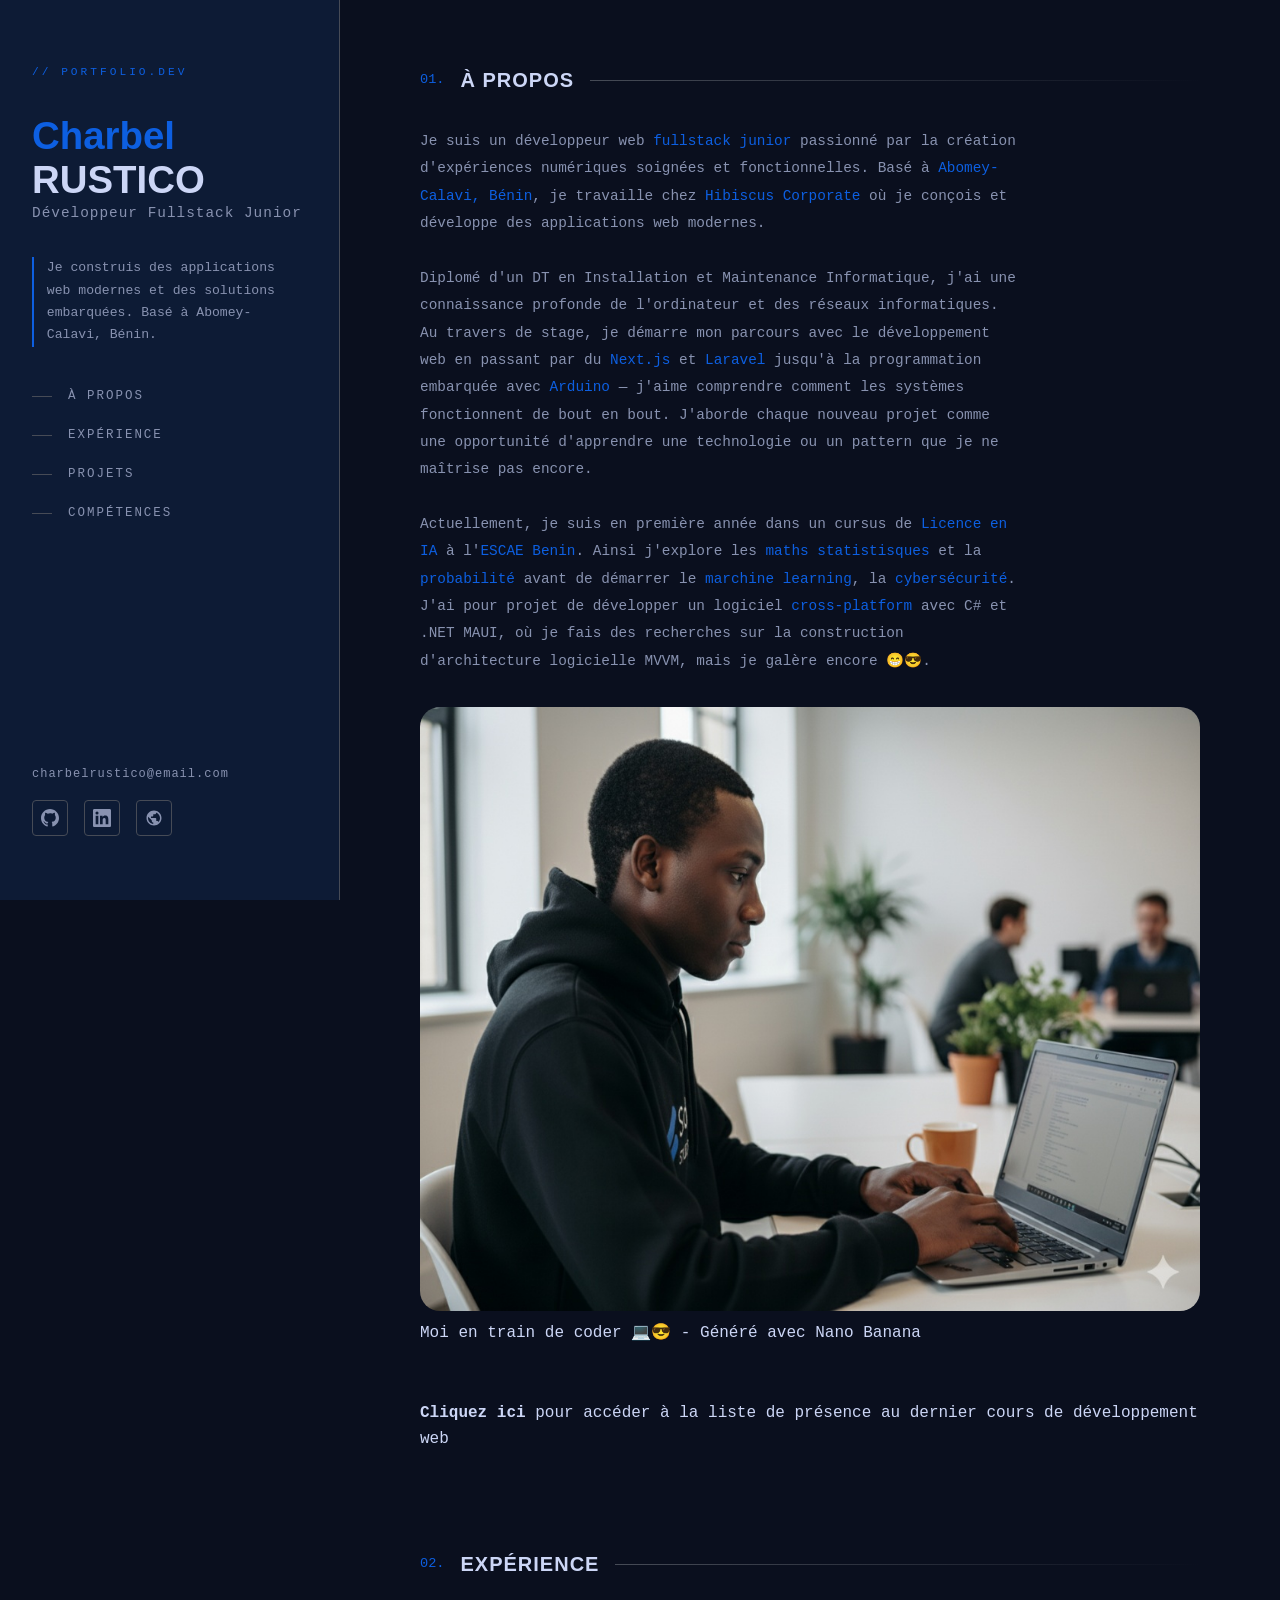
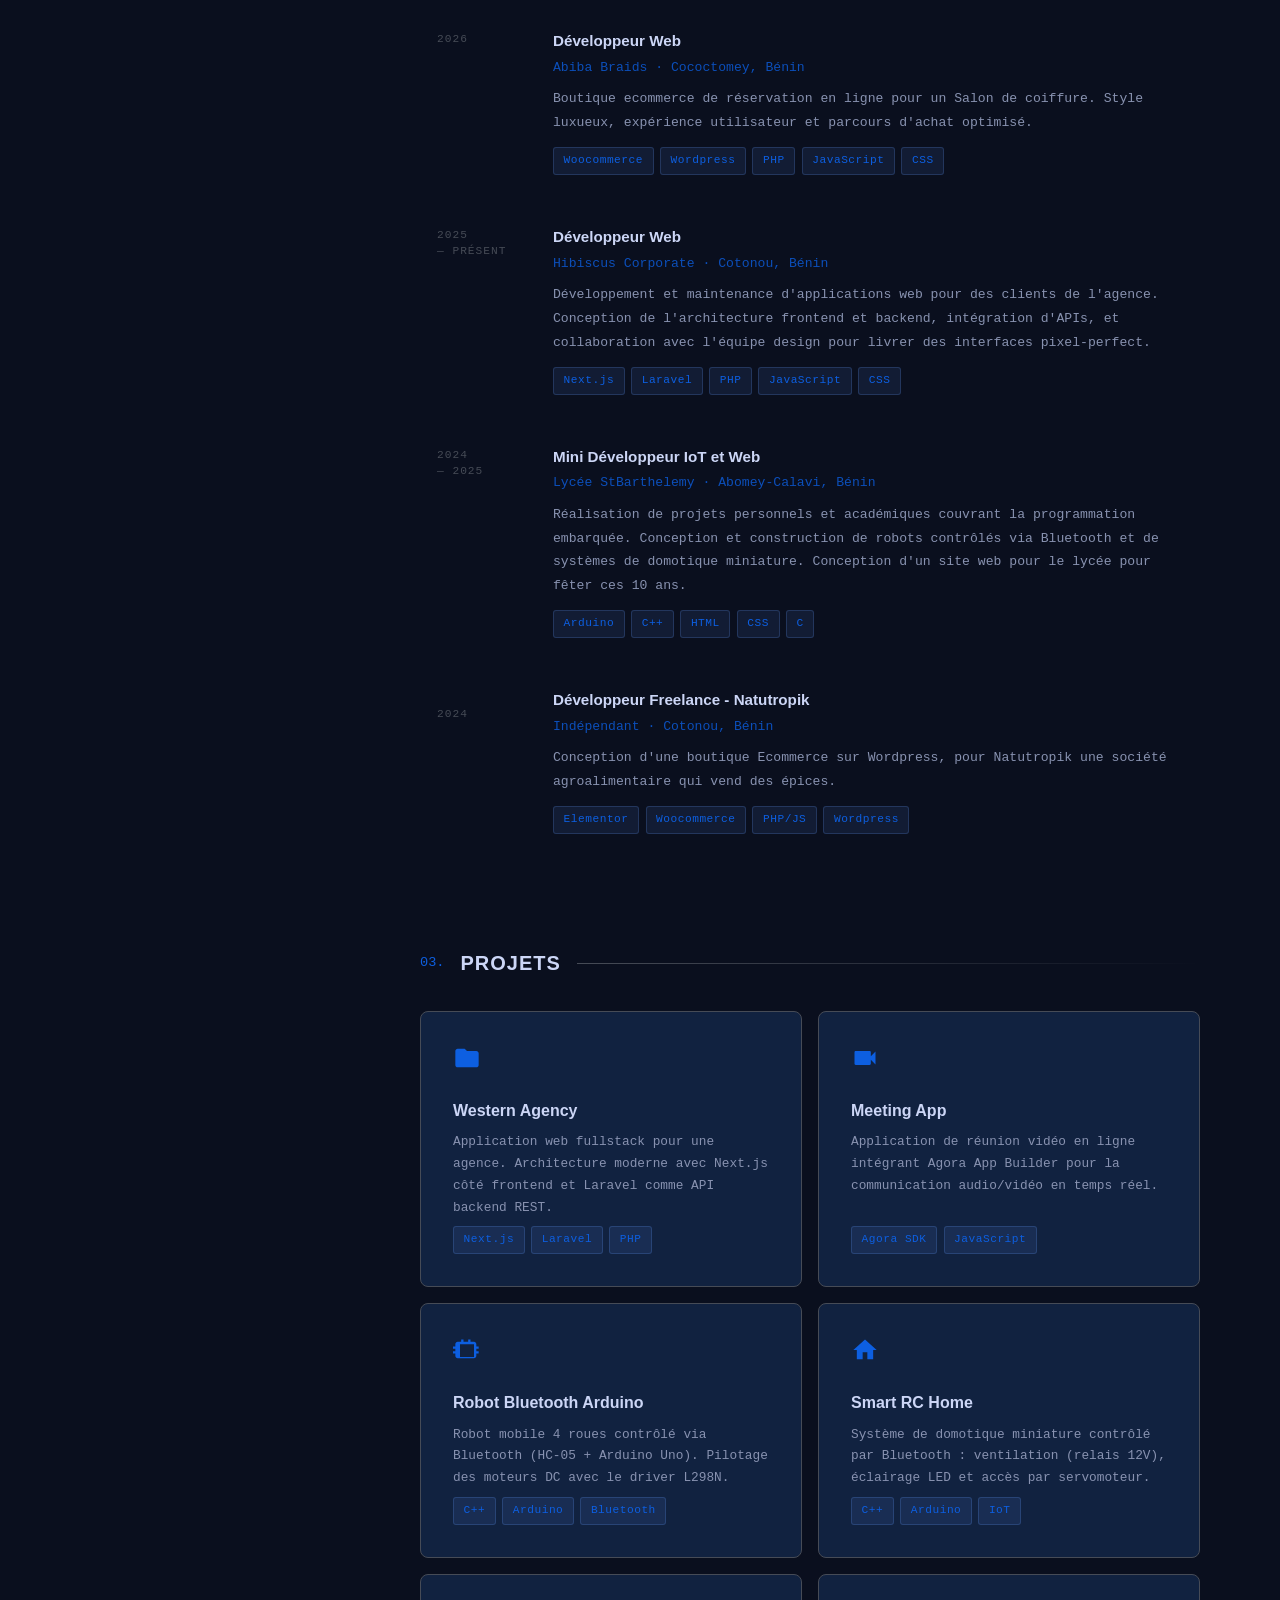
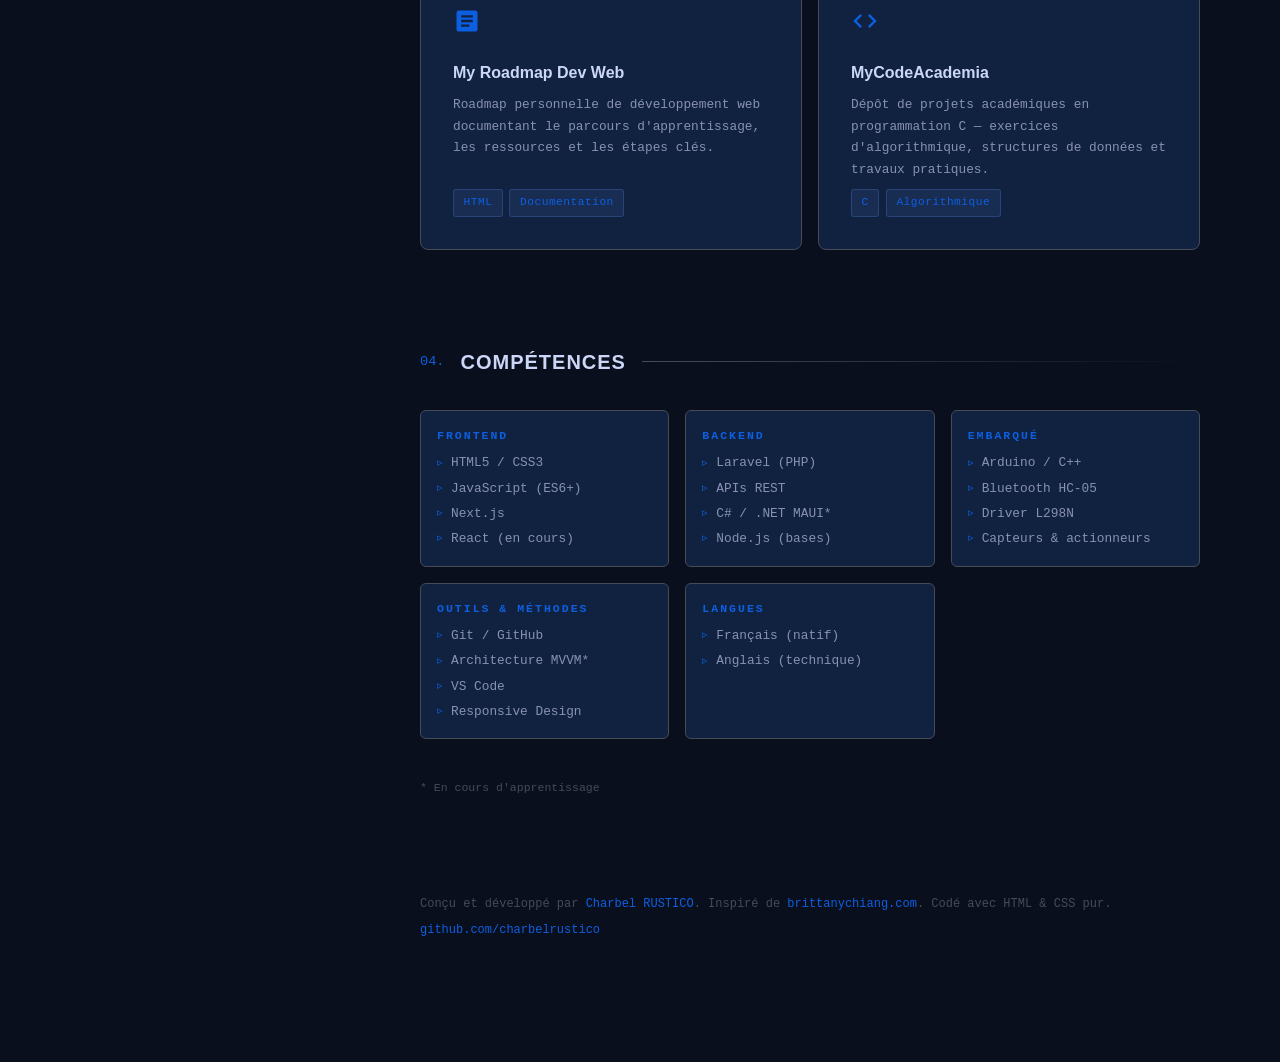
==== Exercice2/index.html @ f500247a "Exercice2 du Jeudi 12" ====
<!DOCTYPE html>
<html lang="fr">
<head>
    <meta charset="UTF-8">
    <meta name="viewport" content="width=device-width, initial-scale=1.0">
    <title>CV - RUSTICO Charbel</title>
    <link rel="stylesheet" href="style.css">
    <link rel="shortcut icon" href="rsc/favicon.ico" type="image/x-icon">
</head>
<body>
    <!-- 
        PAGE WRAPPER
        Ce div est le conteneur principal qui crée le layout grid 2 colonnes.
    -->
    <div class="page-wrapper">

        <!-- ============================================================
            SIDEBAR GAUCHE (fixe pendant le scroll)
            ============================================================ -->
        <header class="sidebar">

        <!-- Partie haute : identité + navigation -->
        <div class="sidebar__top">

            <!-- Petit label décoratif style "commentaire de code" -->
            <span class="sidebar__label">// portfolio.dev</span>

            <!-- Nom complet — le prénom est mis en accent bleu -->
            <div>
            <h1 class="sidebar__name">
                <span>Charbel</span>RUSTICO
            </h1>
            <!-- Titre professionnel -->
            <p class="sidebar__role">Développeur Fullstack Junior</p>
            </div>

            <!-- Accroche courte -->
            <p class="sidebar__tagline">
            Je construis des applications web modernes et des solutions embarquées. Basé à Abomey-Calavi, Bénin.
            </p>

            <!-- Navigation par ancres : chaque lien pointe vers un id dans le main -->
            <nav class="nav" aria-label="Navigation principale">
            <!-- href="#about" → scrolle jusqu'à <section id="about"> -->
            <a href="#about"      class="nav__item">À propos</a>
            <a href="#experience" class="nav__item">Expérience</a>
            <a href="#projects"   class="nav__item">Projets</a>
            <a href="#skills"     class="nav__item">Compétences</a>
            </nav>

        </div><!-- /sidebar__top -->

        <!-- Partie basse : email + icônes réseaux -->
        <div class="sidebar__bottom">

            <!-- Email en clair cliquable (mailto: ouvre le client mail) -->
            <a href="mailto:charbelrustico@email.com" class="sidebar__email">
            charbelrustico@email.com
            </a>

            <!-- Liens réseaux sociaux avec icônes SVG inline -->
            <div class="socials" aria-label="Réseaux sociaux">

            <!-- GitHub -->
            <a href="https://github.com/charbelrustico"
                class="socials__link"
                target="_blank"
                rel="noopener noreferrer"
                aria-label="GitHub">
                <!-- SVG = icône vectorielle, scale parfaitement à toute taille -->
                <svg viewBox="0 0 24 24" xmlns="http://www.w3.org/2000/svg">
                <path d="M12 0C5.374 0 0 5.373 0 12c0 5.302 3.438 9.8 8.207 11.387.599.111.793-.261.793-.577v-2.234c-3.338.726-4.033-1.416-4.033-1.416-.546-1.387-1.333-1.756-1.333-1.756-1.089-.745.083-.729.083-.729 1.205.084 1.839 1.237 1.839 1.237 1.07 1.834 2.807 1.304 3.492.997.107-.775.418-1.305.762-1.604-2.665-.305-5.467-1.334-5.467-5.931 0-1.311.469-2.381 1.236-3.221-.124-.303-.535-1.524.117-3.176 0 0 1.008-.322 3.301 1.23A11.509 11.509 0 0112 5.803c1.02.005 2.047.138 3.006.404 2.291-1.552 3.297-1.23 3.297-1.23.653 1.653.242 2.874.118 3.176.77.84 1.235 1.911 1.235 3.221 0 4.609-2.807 5.624-5.479 5.921.43.372.823 1.102.823 2.222v3.293c0 .319.192.694.801.576C20.566 21.797 24 17.3 24 12c0-6.627-5.373-12-12-12z"/>
                </svg>
            </a>

            <!-- LinkedIn -->
            <a href="https://www.linkedin.com/in/charbel-rustico-5aa0063ab"
                class="socials__link"
                target="_blank"
                rel="noopener noreferrer"
                aria-label="LinkedIn">
                <svg viewBox="0 0 24 24" xmlns="http://www.w3.org/2000/svg">
                <path d="M20.447 20.452h-3.554v-5.569c0-1.328-.027-3.037-1.852-3.037-1.853 0-2.136 1.445-2.136 2.939v5.667H9.351V9h3.414v1.561h.046c.477-.9 1.637-1.85 3.37-1.85 3.601 0 4.267 2.37 4.267 5.455v6.286zM5.337 7.433a2.062 2.062 0 01-2.063-2.065 2.064 2.064 0 112.063 2.065zm1.782 13.019H3.555V9h3.564v11.452zM22.225 0H1.771C.792 0 0 .774 0 1.729v20.542C0 23.227.792 24 1.771 24h20.451C23.2 24 24 23.227 24 22.271V1.729C24 .774 23.2 0 22.222 0h.003z"/>
                </svg>
            </a>

            <!-- Bento (lien portfolio) -->
            <a href="https://bento.me/charbelrustico"
                class="socials__link"
                target="_blank"
                rel="noopener noreferrer"
                aria-label="Bento">
                <svg viewBox="0 0 24 24" xmlns="http://www.w3.org/2000/svg">
                <path d="M12 2C6.48 2 2 6.48 2 12s4.48 10 10 10 10-4.48 10-10S17.52 2 12 2zm-1 17.93c-3.95-.49-7-3.85-7-7.93 0-.62.08-1.21.21-1.79L9 15v1c0 1.1.9 2 2 2v1.93zm6.9-2.54c-.26-.81-1-1.39-1.9-1.39h-1v-3c0-.55-.45-1-1-1H8v-2h2c.55 0 1-.45 1-1V7h2c1.1 0 2-.9 2-2v-.41c2.93 1.19 5 4.06 5 7.41 0 2.08-.8 3.97-2.1 5.39z"/>
                </svg>
            </a>

            </div><!-- /socials -->

        </div><!-- /sidebar__bottom -->

        </header><!-- /sidebar -->


        <!-- ============================================================
            CONTENU PRINCIPAL (scrollable, colonne droite)
            ============================================================ -->
        <main class="main-content">


        <!-- ==========================================
            SECTION 1 : À PROPOS
            id="about" → lié au lien href="#about" dans la nav
            ========================================== -->
        <section id="about" class="section">

            <!-- En-tête de section -->
            <div class="section__header">
            <span class="section__number">01.</span>
            <h2 class="section__title">À propos</h2>
            <div class="section__line" aria-hidden="true"></div>
            </div>

            <!-- Texte de présentation -->
            <div class="about__text">
                <p>
                    Je suis un développeur web <strong>fullstack junior</strong> passionné par la création d'expériences numériques soignées et fonctionnelles. Basé à <strong>Abomey-Calavi, Bénin</strong>, je travaille chez <strong>Hibiscus Corporate</strong> où je conçois et développe des applications web modernes.
                </p>
                <br />
                <p>
                    Diplomé d'un DT en Installation et Maintenance Informatique, j'ai une connaissance profonde de l'ordinateur et des réseaux informatiques. Au travers de stage, je démarre mon parcours avec le développement web en passant par du <strong>Next.js</strong> et <strong>Laravel</strong> jusqu'à la programmation embarquée avec <strong>Arduino</strong> — j'aime comprendre comment les systèmes fonctionnent de bout en bout. J'aborde chaque nouveau projet comme une opportunité d'apprendre une technologie ou un pattern que je ne maîtrise pas encore.
                </p>
                <br />
                <p>
                    Actuellement, je suis en première année dans un cursus de <strong>Licence en IA</strong> à l'<strong>ESCAE Benin</strong>. Ainsi j'explore les <strong> maths statistisques</strong> et la <strong>probabilité</strong> avant de démarrer le <strong>marchine learning</strong>, la <strong>cybersécurité</strong>. J'ai pour projet de développer un logiciel <strong>cross-platform</strong> avec C# et .NET MAUI, où je fais des recherches sur la construction d'architecture logicielle MVVM, mais je galère encore 😁😎.
                </p>
            </div>
            <figure>
                <img class="about__img" src="rsc/image (2).jpg" alt="Moi en train de coder 💻" srcset="">
                <figcaption>Moi en train de coder 💻😎 - Généré avec Nano Banana</figcaption>
            </figure>

            <!-- redirection vers la page -->
            <br>
            <p><strong><a href="liste.html" target="_blank" rel="noopener noreferrer">Cliquez ici</a></strong> pour accéder à la liste de présence au dernier cours de développement web</p>

        </section><!-- /about -->


        <!-- ==========================================
            SECTION 2 : EXPÉRIENCE
            ========================================== -->
        <section id="experience" class="section">

            <div class="section__header">
            <span class="section__number">02.</span>
            <h2 class="section__title">Expérience</h2>
            <div class="section__line" aria-hidden="true"></div>
            </div>

            <!-- Liste des jobs -->
            <div class="experience__list">

            <!-- Job 1 -->
            <div class="experience__item">

                <!-- Dates (colonne gauche du sous-grid) -->
                <div class="experience__date">
                2026
                </div>

                <!-- Contenu du job (colonne droite) -->
                <div>
                <h3 class="experience__role">Développeur Web</h3>
                <p class="experience__company">Abiba Braids · Cococtomey, Bénin</p>
                <p class="experience__desc">
                    Boutique ecommerce de réservation en ligne pour un Salon de coiffure. Style luxueux, expérience utilisateur et parcours d'achat optimisé.
                </p>
                <!-- Technologies utilisées -->
                <div class="tags">
                    <span class="tag">Woocommerce</span>
                    <span class="tag">Wordpress</span>
                    <span class="tag">PHP</span>
                    <span class="tag">JavaScript</span>
                    <span class="tag">CSS</span>
                </div>
                </div>

            </div><!-- /experience__item -->

            <!-- Job 2 -->
            <div class="experience__item">

                <!-- Dates (colonne gauche du sous-grid) -->
                <div class="experience__date">
                2025<br/>— Présent
                </div>

                <!-- Contenu du job (colonne droite) -->
                <div>
                <h3 class="experience__role">Développeur Web</h3>
                <p class="experience__company">Hibiscus Corporate · Cotonou, Bénin</p>
                <p class="experience__desc">
                    Développement et maintenance d'applications web pour des clients de l'agence. Conception de l'architecture frontend et backend, intégration d'APIs, et collaboration avec l'équipe design pour livrer des interfaces pixel-perfect.
                </p>
                <!-- Technologies utilisées -->
                <div class="tags">
                    <span class="tag">Next.js</span>
                    <span class="tag">Laravel</span>
                    <span class="tag">PHP</span>
                    <span class="tag">JavaScript</span>
                    <span class="tag">CSS</span>
                </div>
                </div>

            </div><!-- /experience__item -->

            <!-- Job 3-->
            <div class="experience__item">
                <div class="experience__date">
                2024<br/>— 2025
                </div>
                <div>
                    <h3 class="experience__role">Mini Développeur IoT et Web</h3>
                    <p class="experience__company">Lycée StBarthelemy · Abomey-Calavi, Bénin</p>
                    <p class="experience__desc">
                        Réalisation de projets personnels et académiques couvrant la programmation embarquée. Conception et construction de robots contrôlés via Bluetooth et de systèmes de domotique miniature. Conception d'un site web pour le lycée pour fêter ces 10 ans.
                    </p>
                    <div class="tags">
                        <span class="tag">Arduino</span>
                        <span class="tag">C++</span>
                        <span class="tag">HTML</span>
                        <span class="tag">CSS</span>
                        <span class="tag">C</span>
                    </div>
                </div>
            </div>
            <!-- Job 4-->
            <div class="experience__item">
                <div class="experience__date">
                <br/>2024
                </div>
                <div>
                    <h3 class="experience__role">Développeur Freelance - Natutropik</h3>
                    <p class="experience__company">Indépendant · Cotonou, Bénin</p>
                    <p class="experience__desc">
                        Conception d'une boutique Ecommerce sur Wordpress, pour Natutropik une société agroalimentaire qui vend des épices. 
                    </p>
                    <div class="tags">
                        <span class="tag">Elementor</span>
                        <span class="tag">Woocommerce</span>
                        <span class="tag">PHP/JS</span>
                        <span class="tag">Wordpress</span>
                    </div>
                </div>
            </div>
            </div><!-- /experience__list -->

        </section><!-- /experience -->


        <!-- ==========================================
            SECTION 3 : PROJETS
            ========================================== -->
        <section id="projects" class="section">

            <div class="section__header">
            <span class="section__number">03.</span>
            <h2 class="section__title">Projets</h2>
            <div class="section__line" aria-hidden="true"></div>
            </div>

            <!-- Grille de cartes projets -->
            <div class="projects__grid">

            <!-- Projet 1 : Western Agency -->
            <div class="project__card">
                <div class="project__icon">
                <!-- Icône "dossier" SVG -->
                <svg viewBox="0 0 24 24"><path d="M20 6h-8l-2-2H4c-1.1 0-2 .9-2 2v12c0 1.1.9 2 2 2h16c1.1 0 2-.9 2-2V8c0-1.1-.9-2-2-2z"/></svg>
                </div>
                <h3 class="project__title">Western Agency</h3>
                <p class="project__desc">
                Application web fullstack pour une agence. Architecture moderne avec Next.js côté frontend et Laravel comme API backend REST.
                </p>
                <div class="tags">
                <span class="tag">Next.js</span>
                <span class="tag">Laravel</span>
                <span class="tag">PHP</span>
                </div>
            </div>

            <!-- Projet 2 : Meeting App -->
            <div class="project__card">
                <div class="project__icon">
                <svg viewBox="0 0 24 24"><path d="M17 10.5V7c0-.55-.45-1-1-1H4c-.55 0-1 .45-1 1v10c0 .55.45 1 1 1h12c.55 0 1-.45 1-1v-3.5l4 4v-11l-4 4z"/></svg>
                </div>
                <h3 class="project__title">Meeting App</h3>
                <p class="project__desc">
                Application de réunion vidéo en ligne intégrant Agora App Builder pour la communication audio/vidéo en temps réel.
                </p>
                <div class="tags">
                <span class="tag">Agora SDK</span>
                <span class="tag">JavaScript</span>
                </div>
            </div>

            <!-- Projet 3 : Robot Bluetooth -->
            <div class="project__card">
                <div class="project__icon">
                <svg viewBox="0 0 24 24"><path d="M20 9V7c0-1.1-.9-2-2-2h-3V3h-2v2H9V3H7v2H4c-1.1 0-2 .9-2 2v2H0v2h2v2H0v2h2v2c0 1.1.9 2 2 2h14c1.1 0 2-.9 2-2v-2h2v-2h-2v-2h2V9h-2zm-2 9H6V7h12v11z"/></svg>
                </div>
                <h3 class="project__title">Robot Bluetooth Arduino</h3>
                <p class="project__desc">
                Robot mobile 4 roues contrôlé via Bluetooth (HC-05 + Arduino Uno). Pilotage des moteurs DC avec le driver L298N.
                </p>
                <div class="tags">
                <span class="tag">C++</span>
                <span class="tag">Arduino</span>
                <span class="tag">Bluetooth</span>
                </div>
            </div>

            <!-- Projet 4 : Smart RC Home -->
            <div class="project__card">
                <div class="project__icon">
                <svg viewBox="0 0 24 24"><path d="M10 20v-6h4v6h5v-8h3L12 3 2 12h3v8z"/></svg>
                </div>
                <h3 class="project__title">Smart RC Home</h3>
                <p class="project__desc">
                Système de domotique miniature contrôlé par Bluetooth : ventilation (relais 12V), éclairage LED et accès par servomoteur.
                </p>
                <div class="tags">
                <span class="tag">C++</span>
                <span class="tag">Arduino</span>
                <span class="tag">IoT</span>
                </div>
            </div>

            <!-- Projet 5 : Roadmap Dev Web -->
            <div class="project__card">
                <div class="project__icon">
                <svg viewBox="0 0 24 24"><path d="M19 3H5c-1.1 0-2 .9-2 2v14c0 1.1.9 2 2 2h14c1.1 0 2-.9 2-2V5c0-1.1-.9-2-2-2zm-5 14H7v-2h7v2zm3-4H7v-2h10v2zm0-4H7V7h10v2z"/></svg>
                </div>
                <h3 class="project__title">My Roadmap Dev Web</h3>
                <p class="project__desc">
                Roadmap personnelle de développement web documentant le parcours d'apprentissage, les ressources et les étapes clés.
                </p>
                <div class="tags">
                <span class="tag">HTML</span>
                <span class="tag">Documentation</span>
                </div>
            </div>

            <!-- Projet 6 : MyCodeAcademia -->
            <div class="project__card">
                <div class="project__icon">
                <svg viewBox="0 0 24 24"><path d="M9.4 16.6L4.8 12l4.6-4.6L8 6l-6 6 6 6 1.4-1.4zm5.2 0l4.6-4.6-4.6-4.6L16 6l6 6-6 6-1.4-1.4z"/></svg>
                </div>
                <h3 class="project__title">MyCodeAcademia</h3>
                <p class="project__desc">
                Dépôt de projets académiques en programmation C — exercices d'algorithmique, structures de données et travaux pratiques.
                </p>
                <div class="tags">
                <span class="tag">C</span>
                <span class="tag">Algorithmique</span>
                </div>
            </div>

            </div><!-- /projects__grid -->

        </section><!-- /projects -->


        <!-- ==========================================
            SECTION 4 : COMPÉTENCES
            ========================================== -->
        <section id="skills" class="section">

            <div class="section__header">
            <span class="section__number">04.</span>
            <h2 class="section__title">Compétences</h2>
            <div class="section__line" aria-hidden="true"></div>
            </div>

            <!-- Grille de catégories -->
            <div class="skills__grid">

            <!-- Catégorie : Frontend -->
            <div class="skill__category">
                <span class="skill__category-title">Frontend</span>
                <ul class="skill__list">
                <li class="skill__item">HTML5 / CSS3</li>
                <li class="skill__item">JavaScript (ES6+)</li>
                <li class="skill__item">Next.js</li>
                <li class="skill__item">React (en cours)</li>
                </ul>
            </div>

            <!-- Catégorie : Backend -->
            <div class="skill__category">
                <span class="skill__category-title">Backend</span>
                <ul class="skill__list">
                <li class="skill__item">Laravel (PHP)</li>
                <li class="skill__item">APIs REST</li>
                <li class="skill__item">C# / .NET MAUI*</li>
                <li class="skill__item">Node.js (bases)</li>
                </ul>
            </div>

            <!-- Catégorie : Embarqué -->
            <div class="skill__category">
                <span class="skill__category-title">Embarqué</span>
                <ul class="skill__list">
                <li class="skill__item">Arduino / C++</li>
                <li class="skill__item">Bluetooth HC-05</li>
                <li class="skill__item">Driver L298N</li>
                <li class="skill__item">Capteurs & actionneurs</li>
                </ul>
            </div>

            <!-- Catégorie : Outils -->
            <div class="skill__category">
                <span class="skill__category-title">Outils & Méthodes</span>
                <ul class="skill__list">
                <li class="skill__item">Git / GitHub</li>
                <li class="skill__item">Architecture MVVM*</li>
                <li class="skill__item">VS Code</li>
                <li class="skill__item">Responsive Design</li>
                </ul>
            </div>

            <!-- Catégorie : Langues -->
            <div class="skill__category">
                <span class="skill__category-title">Langues</span>
                <ul class="skill__list">
                <li class="skill__item">Français (natif)</li>
                <li class="skill__item">Anglais (technique)</li>
                </ul>
            </div>

            </div><!-- /skills__grid -->

            <!-- Légende pour les compétences en cours d'apprentissage -->
            <p style="font-size: 0.72rem; color: var(--slate-dark); margin-top: 0.5rem;">
            * En cours d'apprentissage
            </p>

        </section><!-- /skills -->


        <!-- ==========================================
            FOOTER
            ========================================== -->
        <footer class="footer">
            <p>
            Conçu et développé par <span>Charbel RUSTICO</span>.
            Inspiré de <span>brittanychiang.com</span>.
            Codé avec HTML &amp; CSS pur.
            </p>
            <p style="margin-top: 0.3rem;">
            <a href="https://github.com/charbelrustico" style="color: var(--blue); transition: opacity 0.2s;" 
                onmouseover="this.style.opacity='0.7'" 
                onmouseout="this.style.opacity='1'">
                github.com/charbelrustico
            </a>
            </p>
        </footer>

        </main><!-- /main-content -->

    </div><!-- /page-wrapper -->
</body>
</html>
---- Exercice2/style.css ----
/* ============================================================
       Page de Liste Style
============================================================ */
table {
    border: 1px solid black;
    border-collapse: collapse;
    border-color: white;
}

td, th {
    border: 1px solid black;
    padding: 5px;
    border-color: white;

}

.list-footer {
    margin-top: 20px;
    text-align: center;
    background-color: black;
    color: white;
    padding: 10px;
    margin-bottom: -10px;
    
}
/* ============================================================
    MES VARIABLES CSS AVEC MA PALETTE Préféré  
============================================================ */
    :root {
      /* --- Couleurs principales --- */
      --navy:        #0a0f1e;   
      --navy-light:  #112240;   
      --navy-mid:    #0d1b35;   

      --blue:        #0d5fe1;   /* accent principal */
      --blue-hover:  #195ac2;   /* version légèrement plus sombre pour les hover */

      --white:       #ccd6f6;   /* texte principal */
      --slate:       #8892b0;   /* texte secondaire, sous-titres */
      --slate-dark:  #464b56;   /* séparateurs, placeholders */

      /* --- Typographie --- */
      --font-body:   'Montserrat', monospace;    /* corps du texte → vibe "dev" */
      --font-title:  'Poppins', sans-serif;        /* titres → géométrique, moderne */

      /* --- Espacements --- */
      --gap-sm:    0.5rem;
      --gap-md:    1rem;
      --gap-lg:    2rem;
      --gap-xl:    4rem;

      /* --- Largeurs --- */
      --sidebar-w: 340px;   /* largeur fixe de la sidebar */

      /* --- Transitions globales --- */
      --transition: all 0.25s cubic-bezier(0.4, 0, 0.2, 1);
    }

    /* ============================================================
       RESET le navigateur
       ============================================================ */
    *,
    *::before,
    *::after {
      margin: 0;
      padding: 0;
      box-sizing: border-box; /* padding inclus dans la largeur — plus intuitif */
    }

    html {
      scroll-behavior: smooth; /* défilement doux pour les ancres #section */
      font-size: 16px;
    }

    body {
      background-color: var(--navy);
      color: var(--white);
      font-family: var(--font-body);
      line-height: 1.6;
      min-height: 100vh;
    }

    /* Retirer le style par défaut des listes */
    ul, ol { list-style: none; }

    /* Retirer le style par défaut des liens */
    a {
      color: inherit;
      text-decoration: none;
    }

    /* ============================================================
       LAYOUT PRINCIPAL — Grid deux colonnes
          On utilise CSS Grid pour positionner :
          - Colonne gauche  : sidebar fixe (--sidebar-w)
          - Colonne droite  : contenu principal qui remplit le reste
       ============================================================ */
    .page-wrapper {
      display: grid;

      /* 
        grid-template-columns: [col1] [col2]
        - var(--sidebar-w) = 340px fixe
        - 1fr = "tout l'espace restant"
      */
      grid-template-columns: var(--sidebar-w) 1fr;

      min-height: 100vh;
      max-width: 1400px;
      margin: 0 auto; /* centrer horizontalement */
    }

    /* ============================================================
       4. SIDEBAR (colonne gauche)
          position: sticky → elle reste visible pendant le scroll
          height: 100vh    → elle occupe toute la hauteur de l'écran
       ============================================================ */
    .sidebar {
      position: sticky;
      top: 0;
      height: 100vh;

      /* Flexbox en colonne pour empiler les blocs verticalement */
      display: flex;
      flex-direction: column;
      justify-content: space-between; /* espace entre haut et bas */
      padding: var(--gap-xl) var(--gap-lg);

      background-color: var(--navy-mid);

      /* Ligne subtile sur le bord droit */
      border-right: 1px solid var(--slate-dark);
    }

    /* --- Partie haute de la sidebar : nom + titre + nav --- */
    .sidebar__top { display: flex; flex-direction: column; gap: var(--gap-lg); }

    /* Décoration : petit texte "monospace" avant le nom */
    .sidebar__label {
      font-family: var(--font-body);
      font-size: 0.7rem;
      color: var(--blue);
      letter-spacing: 3px;
      text-transform: uppercase;
    }

    .sidebar__name {
      font-family: var(--font-title);
      font-size: clamp(1.8rem, 3vw, 2.4rem); /* taille fluide selon l'écran */
      font-weight: 800;
      color: var(--white);
      line-height: 1.15;
    }

    /* Le prénom mis en avant avec la couleur accent */
    .sidebar__name span {
      color: var(--blue);
      display: block;
    }

    .sidebar__role {
      font-family: var(--font-body);
      font-size: 0.9rem;
      color: var(--slate);
      letter-spacing: 1px;
    }

    /* Courte accroche sous le titre */
    .sidebar__tagline {
      font-size: 0.82rem;
      color: var(--slate);
      max-width: 260px;
      line-height: 1.7;
      /* Guillemet stylisé devant */
      padding-left: 0.8rem;
      border-left: 2px solid var(--blue);
    }

    /* ============================================================
       NAVIGATION ANCRES (dans la sidebar)
           Les liens pointent vers des id dans le <main>
       ============================================================ */
    .nav { display: flex; flex-direction: column; gap: 0.2rem; }

    .nav__item {
      display: flex;
      align-items: center;
      gap: var(--gap-md);
      padding: 0.5rem 0;
      font-size: 0.78rem;
      letter-spacing: 2px;
      text-transform: uppercase;
      color: var(--slate);
      cursor: pointer;
      transition: var(--transition);

      /* La ligne horizontale = un pseudo-element ::before */
      /* Elle s'agrandit au hover via width */
    }

    /* Ligne décorative avant chaque item de nav */
    .nav__item::before {
      content: '';
      display: block;
      width: 20px;
      height: 1px;
      background-color: var(--slate-dark);
      transition: var(--transition);
    }

    /* Au survol : la ligne s'allonge et le texte devient blanc */
    .nav__item:hover {
      color: var(--white);
    }
    .nav__item:hover::before {
      width: 50px;
      background-color: var(--blue);
    }

    /* ============================================================
       RÉSEAUX SOCIAUX (bas de la sidebar)
       ============================================================ */
    .sidebar__bottom { display: flex; flex-direction: column; gap: var(--gap-md); }

    /* Email cliquable */
    .sidebar__email {
      font-size: 0.75rem;
      color: var(--slate);
      letter-spacing: 1px;
      transition: var(--transition);
    }
    .sidebar__email:hover { color: var(--blue); }

    /* Icônes SVG des réseaux en ligne */
    .socials {
      display: flex;
      gap: var(--gap-md);
    }

    .socials__link {
      display: flex;
      align-items: center;
      justify-content: center;
      width: 36px;
      height: 36px;
      color: var(--slate);
      border: 1px solid var(--slate-dark);
      border-radius: 4px;
      transition: var(--transition);
    }

    /* Au hover : fond légèrement éclairé + couleur accent */
    .socials__link:hover {
      color: var(--blue);
      border-color: var(--blue);
      background-color: rgba(100, 255, 218, 0.07);
      transform: translateY(-2px); /* légère élévation */
    }

    .socials__link svg {
      width: 18px;
      height: 18px;
      fill: currentColor; /* hérite de la couleur du parent */
    }

    /* ============================================================
       CONTENU PRINCIPAL (colonne droite, scrollable)
       ============================================================ */
    .main-content {
      padding: var(--gap-xl) calc(var(--gap-xl) + var(--gap-md));
      display: flex;
      flex-direction: column;
      gap: calc(var(--gap-xl) * 1.5); /* grand espace entre sections */
    }

    /* ============================================================
       SECTIONS — Structure commune
          Chaque section a :
          - Un titre avec numérotation stylisée
          - Un séparateur horizontal
          - Son contenu spécifique
       ============================================================ */
    .section { display: flex; flex-direction: column; gap: var(--gap-lg); }

    /* En-tête de section : numéro + titre + ligne */
    .section__header {
      display: flex;
      align-items: center;
      gap: var(--gap-md);
    }

    /* Numéro décoratif avant le titre (ex : "01.") */
    .section__number {
      font-family: var(--font-body);
      font-size: 0.85rem;
      color: var(--blue);
      font-weight: 500;
    }

    .section__title {
      font-family: var(--font-title);
      font-size: clamp(1rem, 2vw, 1.25rem);
      font-weight: 700;
      color: var(--white);
      letter-spacing: 1px;
      text-transform: uppercase;
      white-space: nowrap;
    }

    /* Ligne horizontale qui remplit le reste de la largeur */
    .section__line {
      flex: 1;         /* prend tout l'espace disponible */
      height: 1px;
      background: linear-gradient(
        to right,
        var(--slate-dark),
        transparent
      );
    }

    /* ============================================================
       SECTION ABOUT
       ============================================================ */
    .about__text {
      font-size: 0.9rem;
      color: var(--slate);
      line-height: 1.9;
      max-width: 600px;
    }

    /* Mise en valeur des mots importants dans le texte */
    .about__text strong {
      color: var(--blue);
      font-weight: 500;
    }

    /*Image de la section about*/
    .about__img {
        width: 100%;
        height: 100%;
        border-radius: 20px;
    }

    /* Au survol : la carte s'illumine */
    .about__img:hover{
      background-color: var(--navy-light);
      border-color: var(--slate-dark);
    }

    /* ============================================================
       SECTION EXPERIENCE
          Chaque job = une carte .experience__item
       ============================================================ */
    .experience__list {
      display: flex;
      flex-direction: column;
      gap: var(--gap-md);
    }

    /* Carte de job */
    .experience__item {
      display: grid;
      /* 
        2 colonnes :
        - 100px pour la date (fixe)
        - 1fr pour le contenu (flexible)
      */
      grid-template-columns: 100px 1fr;
      gap: var(--gap-md);
      padding: var(--gap-md) var(--gap-md);
      border-radius: 6px;
      border: 1px solid transparent;
      transition: var(--transition);
      cursor: default;
    }

    /* Au survol : la carte s'illumine */
    .experience__item:hover {
      background-color: var(--navy-light);
      border-color: var(--slate-dark);
    }

    /* Colonne "date" */
    .experience__date {
      font-size: 0.7rem;
      color: var(--slate-dark);
      text-transform: uppercase;
      letter-spacing: 1px;
      padding-top: 3px;
      line-height: 1.4;
    }

    /* Titre du poste */
    .experience__role {
      font-family: var(--font-title);
      font-size: 0.95rem;
      font-weight: 700;
      color: var(--white);
      margin-bottom: 0.2rem;
      transition: var(--transition);
    }

    /* Au hover sur le role : couleur accent */
    .experience__item:hover .experience__role {
      color: var(--blue);
    }

    /* Entreprise */
    .experience__company {
      font-size: 0.82rem;
      color: var(--blue);
      margin-bottom: 0.6rem;
      opacity: 0.8;
    }

    /* Description du poste */
    .experience__desc {
      font-size: 0.82rem;
      color: var(--slate);
      line-height: 1.8;
      margin-bottom: 0.8rem;
    }

    /* Tags de technologies */
    .tags {
      display: flex;
      flex-wrap: wrap; /* va à la ligne si ça déborde */
      gap: 0.4rem;
    }

    .tag {
      font-size: 0.7rem;
      color: var(--blue);
      background-color: rgba(100, 149, 255, 0.1); /* fond très transparent */
      padding: 0.25rem 0.6rem;
      border-radius: 3px;
      border: 1px solid rgba(100, 159, 255, 0.2);
      letter-spacing: 0.5px;
    }

    /* ============================================================
       SECTION PROJECTS
          Grille responsive de cartes projets
       ============================================================ */
    .projects__grid {
      display: grid;
      /*
        auto-fill = crée autant de colonnes que possible
        minmax(260px, 1fr) = chaque colonne fait min 260px, max 1fr
        → responsive sans media query !
      */
      grid-template-columns: repeat(auto-fill, minmax(260px, 1fr));
      gap: var(--gap-md);
    }

    /* Carte projet */
    .project__card {
      background-color: var(--navy-light);
      border: 1px solid var(--slate-dark);
      border-radius: 8px;
      padding: var(--gap-lg);
      display: flex;
      flex-direction: column;
      gap: var(--gap-sm);
      transition: var(--transition);
      cursor: default;
    }

    /* Au hover : la carte "remonte" légèrement */
    .project__card:hover {
      transform: translateY(-5px);
      border-color: var(--blue);
      box-shadow: 0 10px 30px rgba(0, 0, 0, 0.3);
    }

    /* Icône en haut de chaque carte */
    .project__icon {
      color: var(--blue);
      margin-bottom: var(--gap-sm);
    }
    .project__icon svg { width: 28px; height: 28px; fill: currentColor; }

    .project__title {
      font-family: var(--font-title);
      font-size: 1rem;
      font-weight: 700;
      color: var(--white);
      transition: var(--transition);
    }
    .project__card:hover .project__title { color: var(--blue); }

    .project__desc {
      font-size: 0.8rem;
      color: var(--slate);
      line-height: 1.7;
      flex: 1; /* pousse les tags vers le bas */
    }

    /* ============================================================
       SECTION SKILLS
           Grille de catégories de compétences
       ============================================================ */
    .skills__grid {
      display: grid;
      grid-template-columns: repeat(auto-fill, minmax(200px, 1fr));
      gap: var(--gap-md);
    }

    /* Bloc de compétences par catégorie */
    .skill__category {
      background-color: var(--navy-light);
      border: 1px solid var(--slate-dark);
      border-radius: 6px;
      padding: var(--gap-md) var(--gap-md);
      display: flex;
      flex-direction: column;
      gap: var(--gap-sm);
      transition: var(--transition);
    }

    .skill__category:hover { border-color: var(--blue); }

    .skill__category-title {
      font-size: 0.72rem;
      color: var(--blue);
      text-transform: uppercase;
      letter-spacing: 2px;
      font-weight: 600;
    }

    /* Liste des items de compétence */
    .skill__list {
      display: flex;
      flex-direction: column;
      gap: 0.3rem;
    }

    .skill__item {
      font-size: 0.8rem;
      color: var(--slate);
      display: flex;
      align-items: center;
      gap: 0.5rem;
    }

    /* Puce décorative avant chaque skill */
    .skill__item::before {
      content: '▹';
      color: var(--blue);
      font-size: 0.7rem;
    }

    /* ============================================================
       FOOTER
       ============================================================ */
    .footer {
      padding-bottom: var(--gap-xl);
      font-size: 0.75rem;
      color: var(--slate-dark);
      line-height: 1.8;
    }

    .footer span { color: var(--blue); }

    /*
        Prochaine modification à prévoir l'ajout du responsive et d'animation
    */
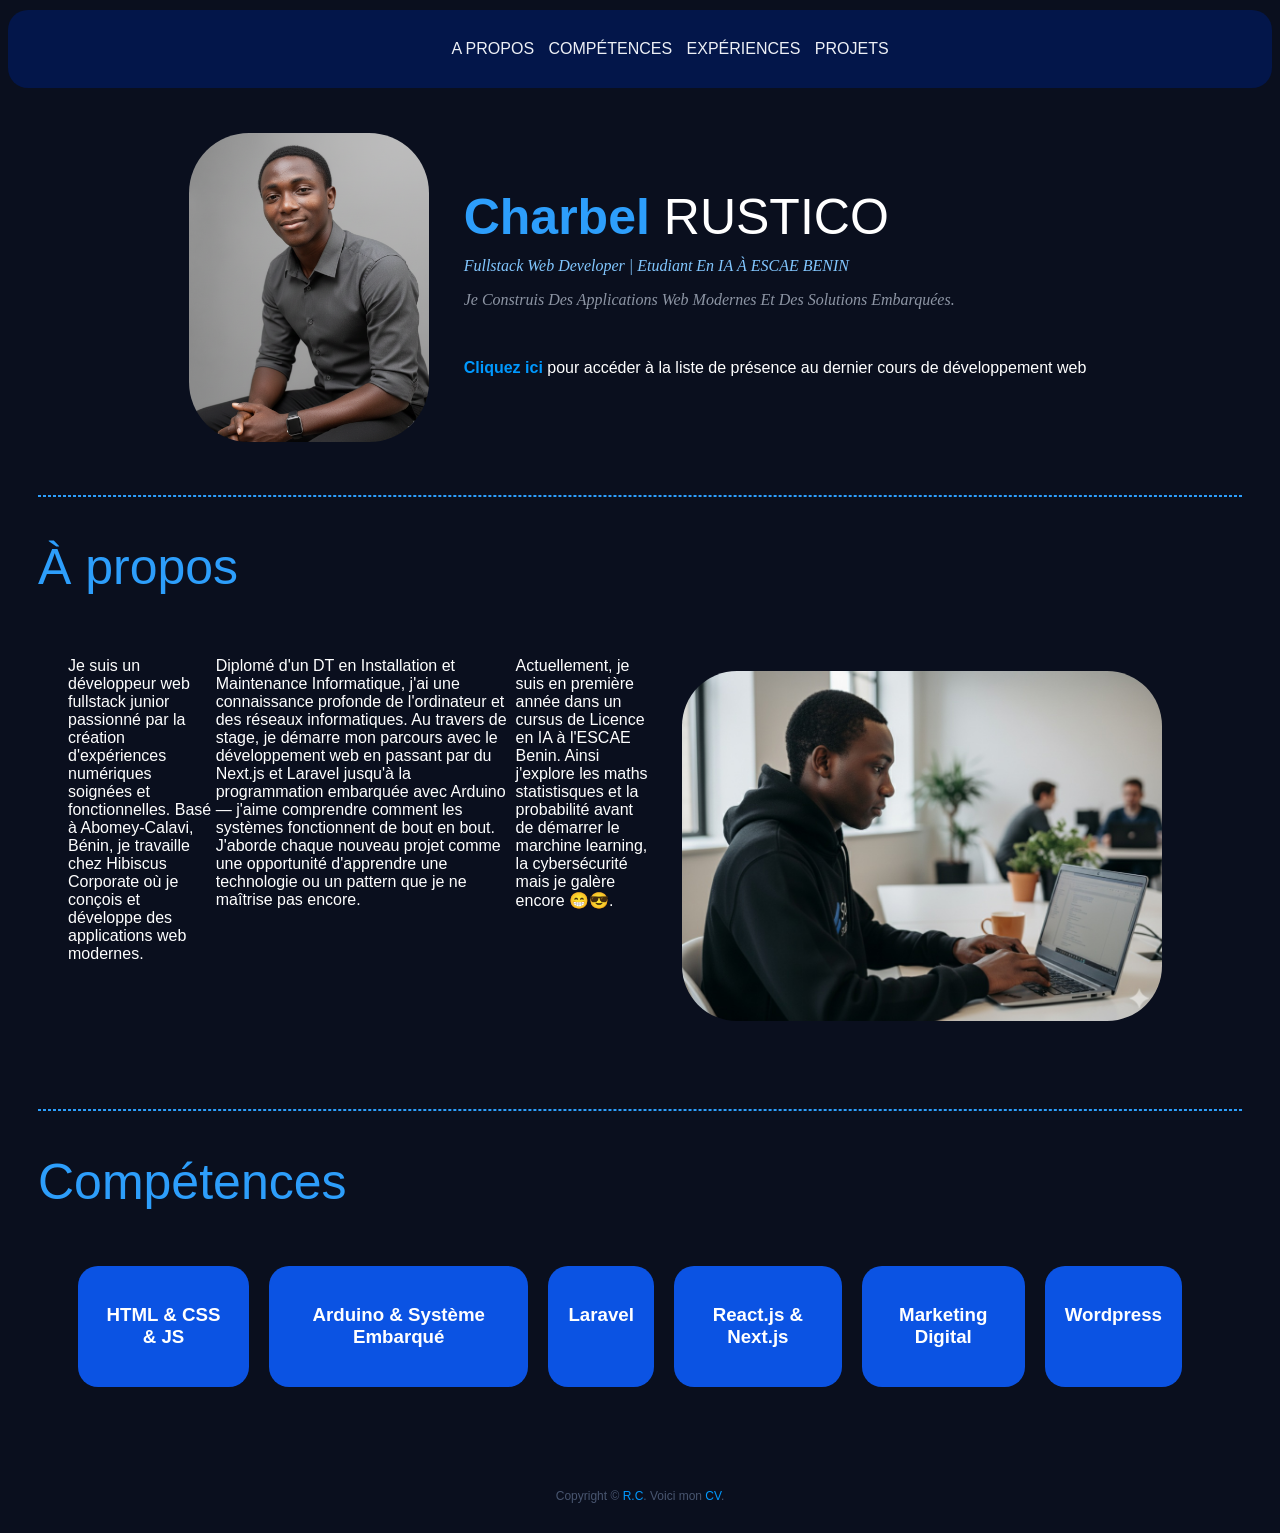
==== commit eedca628: "correction" ====
--- a/Exercice2/index.html
+++ b/Exercice2/index.html
@@ -8,467 +8,72 @@
     <link rel="shortcut icon" href="rsc/favicon.ico" type="image/x-icon">
 </head>
 <body>
-    <!-- 
-        PAGE WRAPPER
-        Ce div est le conteneur principal qui crée le layout grid 2 colonnes.
-    -->
-    <div class="page-wrapper">
+    <div>
+        <nav>   
+            <div class="menu">    
+                <a href="#apropos">A Propos</a>
+                <a href="#skills">Compétences</a>
+                <a href="#experience">Expériences</a>
+                <a href="#project">Projets</a>
+            </div>
+        </nav>
+        <header class="head">
+            <img class="profile" src="rsc/image (2).png" alt="" srcset="">
+            <div class="info-bulle">
+                <p class="name"><strong><span>Charbel</span></strong> RUSTICO</p>
+                <p class="role">Fullstack Web Developer | Etudiant en IA à ESCAE BENIN</p>
+                <p class="desc">Je construis des applications web modernes et des solutions embarquées.</p>
+                <br>
+                <p><strong><a href="liste.html" target="_blank" rel="noopener noreferrer">Cliquez ici</a></strong> pour accéder à la liste de présence au dernier cours de développement web</p>
+            </div> 
+        </header>
+                
+        <div class="main">
+            <main class="">
+                <hr>
+                <h2>À propos</h2>
+                <section id="apropos" class="section">
+                    <div class="content">
+                        <p>Je suis un développeur web fullstack junior passionné par la création d'expériences numériques soignées et fonctionnelles. Basé à Abomey-Calavi, Bénin, je travaille chez Hibiscus Corporate où je conçois et développe des applications web modernes. </p> 
+                        <p>Diplomé d'un DT en Installation et Maintenance Informatique, j'ai une connaissance profonde de l'ordinateur et des réseaux informatiques. Au travers de stage, je démarre mon parcours avec le développement web en passant par du Next.js et Laravel jusqu'à la programmation embarquée avec Arduino — j'aime comprendre comment les systèmes fonctionnent de bout en bout. J'aborde chaque nouveau projet comme une opportunité d'apprendre une technologie ou un pattern que je ne maîtrise pas encore.
+                        <p>Actuellement, je suis en première année dans un cursus de Licence en IA à l'ESCAE Benin. Ainsi j'explore les maths statistisques et la probabilité avant de démarrer le marchine learning, la cybersécurité mais je galère encore 😁😎.</p>
+                    </div>
+                    <img src="rsc/image (2).jpg" alt="Code Session">
 
-        <!-- ============================================================
-            SIDEBAR GAUCHE (fixe pendant le scroll)
-            ============================================================ -->
-        <header class="sidebar">
+                </section>
+                <hr>
+                <h2>Compétences</h2>
+                <section id="skills" class="section">
+                    <div class="content">
+                        <div class="card">
+                             <h3>HTML & CSS & JS</h3></a>
+                        </div>
+                        <div class="card">
+                             <h3>Arduino & Système Embarqué</h3></a>
+                        </div>
+                        <div class="card">
+                             <h3>Laravel</h3></a>
+                        </div>
+                        <div class="card">
+                             <h3>React.js & Next.js</h3></a>
+                        </div>
+                        <div class="card">
+                             <h3>Marketing Digital </h3></a>
+                        </div>
+                        <div class="card">
+                             <h3>Wordpress</h3></a>
+                        </div>   
+                    </div>
+                    
+                </section>
+            </main>
+        </div>
+        <div class="footer">
+            <footer>
+                <p>Copyright © <a href="https://github.com/charbelrustico" target="_blank">R.C</a>. Voici mon <a href="index.html">CV</a>.</p>
+            </footer>
+        </div>
+    </div>
 
-        <!-- Partie haute : identité + navigation -->
-        <div class="sidebar__top">
-
-            <!-- Petit label décoratif style "commentaire de code" -->
-            <span class="sidebar__label">// portfolio.dev</span>
-
-            <!-- Nom complet — le prénom est mis en accent bleu -->
-            <div>
-            <h1 class="sidebar__name">
-                <span>Charbel</span>RUSTICO
-            </h1>
-            <!-- Titre professionnel -->
-            <p class="sidebar__role">Développeur Fullstack Junior</p>
-            </div>
-
-            <!-- Accroche courte -->
-            <p class="sidebar__tagline">
-            Je construis des applications web modernes et des solutions embarquées. Basé à Abomey-Calavi, Bénin.
-            </p>
-
-            <!-- Navigation par ancres : chaque lien pointe vers un id dans le main -->
-            <nav class="nav" aria-label="Navigation principale">
-            <!-- href="#about" → scrolle jusqu'à <section id="about"> -->
-            <a href="#about"      class="nav__item">À propos</a>
-            <a href="#experience" class="nav__item">Expérience</a>
-            <a href="#projects"   class="nav__item">Projets</a>
-            <a href="#skills"     class="nav__item">Compétences</a>
-            </nav>
-
-        </div><!-- /sidebar__top -->
-
-        <!-- Partie basse : email + icônes réseaux -->
-        <div class="sidebar__bottom">
-
-            <!-- Email en clair cliquable (mailto: ouvre le client mail) -->
-            <a href="mailto:charbelrustico@email.com" class="sidebar__email">
-            charbelrustico@email.com
-            </a>
-
-            <!-- Liens réseaux sociaux avec icônes SVG inline -->
-            <div class="socials" aria-label="Réseaux sociaux">
-
-            <!-- GitHub -->
-            <a href="https://github.com/charbelrustico"
-                class="socials__link"
-                target="_blank"
-                rel="noopener noreferrer"
-                aria-label="GitHub">
-                <!-- SVG = icône vectorielle, scale parfaitement à toute taille -->
-                <svg viewBox="0 0 24 24" xmlns="http://www.w3.org/2000/svg">
-                <path d="M12 0C5.374 0 0 5.373 0 12c0 5.302 3.438 9.8 8.207 11.387.599.111.793-.261.793-.577v-2.234c-3.338.726-4.033-1.416-4.033-1.416-.546-1.387-1.333-1.756-1.333-1.756-1.089-.745.083-.729.083-.729 1.205.084 1.839 1.237 1.839 1.237 1.07 1.834 2.807 1.304 3.492.997.107-.775.418-1.305.762-1.604-2.665-.305-5.467-1.334-5.467-5.931 0-1.311.469-2.381 1.236-3.221-.124-.303-.535-1.524.117-3.176 0 0 1.008-.322 3.301 1.23A11.509 11.509 0 0112 5.803c1.02.005 2.047.138 3.006.404 2.291-1.552 3.297-1.23 3.297-1.23.653 1.653.242 2.874.118 3.176.77.84 1.235 1.911 1.235 3.221 0 4.609-2.807 5.624-5.479 5.921.43.372.823 1.102.823 2.222v3.293c0 .319.192.694.801.576C20.566 21.797 24 17.3 24 12c0-6.627-5.373-12-12-12z"/>
-                </svg>
-            </a>
-
-            <!-- LinkedIn -->
-            <a href="https://www.linkedin.com/in/charbel-rustico-5aa0063ab"
-                class="socials__link"
-                target="_blank"
-                rel="noopener noreferrer"
-                aria-label="LinkedIn">
-                <svg viewBox="0 0 24 24" xmlns="http://www.w3.org/2000/svg">
-                <path d="M20.447 20.452h-3.554v-5.569c0-1.328-.027-3.037-1.852-3.037-1.853 0-2.136 1.445-2.136 2.939v5.667H9.351V9h3.414v1.561h.046c.477-.9 1.637-1.85 3.37-1.85 3.601 0 4.267 2.37 4.267 5.455v6.286zM5.337 7.433a2.062 2.062 0 01-2.063-2.065 2.064 2.064 0 112.063 2.065zm1.782 13.019H3.555V9h3.564v11.452zM22.225 0H1.771C.792 0 0 .774 0 1.729v20.542C0 23.227.792 24 1.771 24h20.451C23.2 24 24 23.227 24 22.271V1.729C24 .774 23.2 0 22.222 0h.003z"/>
-                </svg>
-            </a>
-
-            <!-- Bento (lien portfolio) -->
-            <a href="https://bento.me/charbelrustico"
-                class="socials__link"
-                target="_blank"
-                rel="noopener noreferrer"
-                aria-label="Bento">
-                <svg viewBox="0 0 24 24" xmlns="http://www.w3.org/2000/svg">
-                <path d="M12 2C6.48 2 2 6.48 2 12s4.48 10 10 10 10-4.48 10-10S17.52 2 12 2zm-1 17.93c-3.95-.49-7-3.85-7-7.93 0-.62.08-1.21.21-1.79L9 15v1c0 1.1.9 2 2 2v1.93zm6.9-2.54c-.26-.81-1-1.39-1.9-1.39h-1v-3c0-.55-.45-1-1-1H8v-2h2c.55 0 1-.45 1-1V7h2c1.1 0 2-.9 2-2v-.41c2.93 1.19 5 4.06 5 7.41 0 2.08-.8 3.97-2.1 5.39z"/>
-                </svg>
-            </a>
-
-            </div><!-- /socials -->
-
-        </div><!-- /sidebar__bottom -->
-
-        </header><!-- /sidebar -->
-
-
-        <!-- ============================================================
-            CONTENU PRINCIPAL (scrollable, colonne droite)
-            ============================================================ -->
-        <main class="main-content">
-
-
-        <!-- ==========================================
-            SECTION 1 : À PROPOS
-            id="about" → lié au lien href="#about" dans la nav
-            ========================================== -->
-        <section id="about" class="section">
-
-            <!-- En-tête de section -->
-            <div class="section__header">
-            <span class="section__number">01.</span>
-            <h2 class="section__title">À propos</h2>
-            <div class="section__line" aria-hidden="true"></div>
-            </div>
-
-            <!-- Texte de présentation -->
-            <div class="about__text">
-                <p>
-                    Je suis un développeur web <strong>fullstack junior</strong> passionné par la création d'expériences numériques soignées et fonctionnelles. Basé à <strong>Abomey-Calavi, Bénin</strong>, je travaille chez <strong>Hibiscus Corporate</strong> où je conçois et développe des applications web modernes.
-                </p>
-                <br />
-                <p>
-                    Diplomé d'un DT en Installation et Maintenance Informatique, j'ai une connaissance profonde de l'ordinateur et des réseaux informatiques. Au travers de stage, je démarre mon parcours avec le développement web en passant par du <strong>Next.js</strong> et <strong>Laravel</strong> jusqu'à la programmation embarquée avec <strong>Arduino</strong> — j'aime comprendre comment les systèmes fonctionnent de bout en bout. J'aborde chaque nouveau projet comme une opportunité d'apprendre une technologie ou un pattern que je ne maîtrise pas encore.
-                </p>
-                <br />
-                <p>
-                    Actuellement, je suis en première année dans un cursus de <strong>Licence en IA</strong> à l'<strong>ESCAE Benin</strong>. Ainsi j'explore les <strong> maths statistisques</strong> et la <strong>probabilité</strong> avant de démarrer le <strong>marchine learning</strong>, la <strong>cybersécurité</strong>. J'ai pour projet de développer un logiciel <strong>cross-platform</strong> avec C# et .NET MAUI, où je fais des recherches sur la construction d'architecture logicielle MVVM, mais je galère encore 😁😎.
-                </p>
-            </div>
-            <figure>
-                <img class="about__img" src="rsc/image (2).jpg" alt="Moi en train de coder 💻" srcset="">
-                <figcaption>Moi en train de coder 💻😎 - Généré avec Nano Banana</figcaption>
-            </figure>
-
-            <!-- redirection vers la page -->
-            <br>
-            <p><strong><a href="liste.html" target="_blank" rel="noopener noreferrer">Cliquez ici</a></strong> pour accéder à la liste de présence au dernier cours de développement web</p>
-
-        </section><!-- /about -->
-
-
-        <!-- ==========================================
-            SECTION 2 : EXPÉRIENCE
-            ========================================== -->
-        <section id="experience" class="section">
-
-            <div class="section__header">
-            <span class="section__number">02.</span>
-            <h2 class="section__title">Expérience</h2>
-            <div class="section__line" aria-hidden="true"></div>
-            </div>
-
-            <!-- Liste des jobs -->
-            <div class="experience__list">
-
-            <!-- Job 1 -->
-            <div class="experience__item">
-
-                <!-- Dates (colonne gauche du sous-grid) -->
-                <div class="experience__date">
-                2026
-                </div>
-
-                <!-- Contenu du job (colonne droite) -->
-                <div>
-                <h3 class="experience__role">Développeur Web</h3>
-                <p class="experience__company">Abiba Braids · Cococtomey, Bénin</p>
-                <p class="experience__desc">
-                    Boutique ecommerce de réservation en ligne pour un Salon de coiffure. Style luxueux, expérience utilisateur et parcours d'achat optimisé.
-                </p>
-                <!-- Technologies utilisées -->
-                <div class="tags">
-                    <span class="tag">Woocommerce</span>
-                    <span class="tag">Wordpress</span>
-                    <span class="tag">PHP</span>
-                    <span class="tag">JavaScript</span>
-                    <span class="tag">CSS</span>
-                </div>
-                </div>
-
-            </div><!-- /experience__item -->
-
-            <!-- Job 2 -->
-            <div class="experience__item">
-
-                <!-- Dates (colonne gauche du sous-grid) -->
-                <div class="experience__date">
-                2025<br/>— Présent
-                </div>
-
-                <!-- Contenu du job (colonne droite) -->
-                <div>
-                <h3 class="experience__role">Développeur Web</h3>
-                <p class="experience__company">Hibiscus Corporate · Cotonou, Bénin</p>
-                <p class="experience__desc">
-                    Développement et maintenance d'applications web pour des clients de l'agence. Conception de l'architecture frontend et backend, intégration d'APIs, et collaboration avec l'équipe design pour livrer des interfaces pixel-perfect.
-                </p>
-                <!-- Technologies utilisées -->
-                <div class="tags">
-                    <span class="tag">Next.js</span>
-                    <span class="tag">Laravel</span>
-                    <span class="tag">PHP</span>
-                    <span class="tag">JavaScript</span>
-                    <span class="tag">CSS</span>
-                </div>
-                </div>
-
-            </div><!-- /experience__item -->
-
-            <!-- Job 3-->
-            <div class="experience__item">
-                <div class="experience__date">
-                2024<br/>— 2025
-                </div>
-                <div>
-                    <h3 class="experience__role">Mini Développeur IoT et Web</h3>
-                    <p class="experience__company">Lycée StBarthelemy · Abomey-Calavi, Bénin</p>
-                    <p class="experience__desc">
-                        Réalisation de projets personnels et académiques couvrant la programmation embarquée. Conception et construction de robots contrôlés via Bluetooth et de systèmes de domotique miniature. Conception d'un site web pour le lycée pour fêter ces 10 ans.
-                    </p>
-                    <div class="tags">
-                        <span class="tag">Arduino</span>
-                        <span class="tag">C++</span>
-                        <span class="tag">HTML</span>
-                        <span class="tag">CSS</span>
-                        <span class="tag">C</span>
-                    </div>
-                </div>
-            </div>
-            <!-- Job 4-->
-            <div class="experience__item">
-                <div class="experience__date">
-                <br/>2024
-                </div>
-                <div>
-                    <h3 class="experience__role">Développeur Freelance - Natutropik</h3>
-                    <p class="experience__company">Indépendant · Cotonou, Bénin</p>
-                    <p class="experience__desc">
-                        Conception d'une boutique Ecommerce sur Wordpress, pour Natutropik une société agroalimentaire qui vend des épices. 
-                    </p>
-                    <div class="tags">
-                        <span class="tag">Elementor</span>
-                        <span class="tag">Woocommerce</span>
-                        <span class="tag">PHP/JS</span>
-                        <span class="tag">Wordpress</span>
-                    </div>
-                </div>
-            </div>
-            </div><!-- /experience__list -->
-
-        </section><!-- /experience -->
-
-
-        <!-- ==========================================
-            SECTION 3 : PROJETS
-            ========================================== -->
-        <section id="projects" class="section">
-
-            <div class="section__header">
-            <span class="section__number">03.</span>
-            <h2 class="section__title">Projets</h2>
-            <div class="section__line" aria-hidden="true"></div>
-            </div>
-
-            <!-- Grille de cartes projets -->
-            <div class="projects__grid">
-
-            <!-- Projet 1 : Western Agency -->
-            <div class="project__card">
-                <div class="project__icon">
-                <!-- Icône "dossier" SVG -->
-                <svg viewBox="0 0 24 24"><path d="M20 6h-8l-2-2H4c-1.1 0-2 .9-2 2v12c0 1.1.9 2 2 2h16c1.1 0 2-.9 2-2V8c0-1.1-.9-2-2-2z"/></svg>
-                </div>
-                <h3 class="project__title">Western Agency</h3>
-                <p class="project__desc">
-                Application web fullstack pour une agence. Architecture moderne avec Next.js côté frontend et Laravel comme API backend REST.
-                </p>
-                <div class="tags">
-                <span class="tag">Next.js</span>
-                <span class="tag">Laravel</span>
-                <span class="tag">PHP</span>
-                </div>
-            </div>
-
-            <!-- Projet 2 : Meeting App -->
-            <div class="project__card">
-                <div class="project__icon">
-                <svg viewBox="0 0 24 24"><path d="M17 10.5V7c0-.55-.45-1-1-1H4c-.55 0-1 .45-1 1v10c0 .55.45 1 1 1h12c.55 0 1-.45 1-1v-3.5l4 4v-11l-4 4z"/></svg>
-                </div>
-                <h3 class="project__title">Meeting App</h3>
-                <p class="project__desc">
-                Application de réunion vidéo en ligne intégrant Agora App Builder pour la communication audio/vidéo en temps réel.
-                </p>
-                <div class="tags">
-                <span class="tag">Agora SDK</span>
-                <span class="tag">JavaScript</span>
-                </div>
-            </div>
-
-            <!-- Projet 3 : Robot Bluetooth -->
-            <div class="project__card">
-                <div class="project__icon">
-                <svg viewBox="0 0 24 24"><path d="M20 9V7c0-1.1-.9-2-2-2h-3V3h-2v2H9V3H7v2H4c-1.1 0-2 .9-2 2v2H0v2h2v2H0v2h2v2c0 1.1.9 2 2 2h14c1.1 0 2-.9 2-2v-2h2v-2h-2v-2h2V9h-2zm-2 9H6V7h12v11z"/></svg>
-                </div>
-                <h3 class="project__title">Robot Bluetooth Arduino</h3>
-                <p class="project__desc">
-                Robot mobile 4 roues contrôlé via Bluetooth (HC-05 + Arduino Uno). Pilotage des moteurs DC avec le driver L298N.
-                </p>
-                <div class="tags">
-                <span class="tag">C++</span>
-                <span class="tag">Arduino</span>
-                <span class="tag">Bluetooth</span>
-                </div>
-            </div>
-
-            <!-- Projet 4 : Smart RC Home -->
-            <div class="project__card">
-                <div class="project__icon">
-                <svg viewBox="0 0 24 24"><path d="M10 20v-6h4v6h5v-8h3L12 3 2 12h3v8z"/></svg>
-                </div>
-                <h3 class="project__title">Smart RC Home</h3>
-                <p class="project__desc">
-                Système de domotique miniature contrôlé par Bluetooth : ventilation (relais 12V), éclairage LED et accès par servomoteur.
-                </p>
-                <div class="tags">
-                <span class="tag">C++</span>
-                <span class="tag">Arduino</span>
-                <span class="tag">IoT</span>
-                </div>
-            </div>
-
-            <!-- Projet 5 : Roadmap Dev Web -->
-            <div class="project__card">
-                <div class="project__icon">
-                <svg viewBox="0 0 24 24"><path d="M19 3H5c-1.1 0-2 .9-2 2v14c0 1.1.9 2 2 2h14c1.1 0 2-.9 2-2V5c0-1.1-.9-2-2-2zm-5 14H7v-2h7v2zm3-4H7v-2h10v2zm0-4H7V7h10v2z"/></svg>
-                </div>
-                <h3 class="project__title">My Roadmap Dev Web</h3>
-                <p class="project__desc">
-                Roadmap personnelle de développement web documentant le parcours d'apprentissage, les ressources et les étapes clés.
-                </p>
-                <div class="tags">
-                <span class="tag">HTML</span>
-                <span class="tag">Documentation</span>
-                </div>
-            </div>
-
-            <!-- Projet 6 : MyCodeAcademia -->
-            <div class="project__card">
-                <div class="project__icon">
-                <svg viewBox="0 0 24 24"><path d="M9.4 16.6L4.8 12l4.6-4.6L8 6l-6 6 6 6 1.4-1.4zm5.2 0l4.6-4.6-4.6-4.6L16 6l6 6-6 6-1.4-1.4z"/></svg>
-                </div>
-                <h3 class="project__title">MyCodeAcademia</h3>
-                <p class="project__desc">
-                Dépôt de projets académiques en programmation C — exercices d'algorithmique, structures de données et travaux pratiques.
-                </p>
-                <div class="tags">
-                <span class="tag">C</span>
-                <span class="tag">Algorithmique</span>
-                </div>
-            </div>
-
-            </div><!-- /projects__grid -->
-
-        </section><!-- /projects -->
-
-
-        <!-- ==========================================
-            SECTION 4 : COMPÉTENCES
-            ========================================== -->
-        <section id="skills" class="section">
-
-            <div class="section__header">
-            <span class="section__number">04.</span>
-            <h2 class="section__title">Compétences</h2>
-            <div class="section__line" aria-hidden="true"></div>
-            </div>
-
-            <!-- Grille de catégories -->
-            <div class="skills__grid">
-
-            <!-- Catégorie : Frontend -->
-            <div class="skill__category">
-                <span class="skill__category-title">Frontend</span>
-                <ul class="skill__list">
-                <li class="skill__item">HTML5 / CSS3</li>
-                <li class="skill__item">JavaScript (ES6+)</li>
-                <li class="skill__item">Next.js</li>
-                <li class="skill__item">React (en cours)</li>
-                </ul>
-            </div>
-
-            <!-- Catégorie : Backend -->
-            <div class="skill__category">
-                <span class="skill__category-title">Backend</span>
-                <ul class="skill__list">
-                <li class="skill__item">Laravel (PHP)</li>
-                <li class="skill__item">APIs REST</li>
-                <li class="skill__item">C# / .NET MAUI*</li>
-                <li class="skill__item">Node.js (bases)</li>
-                </ul>
-            </div>
-
-            <!-- Catégorie : Embarqué -->
-            <div class="skill__category">
-                <span class="skill__category-title">Embarqué</span>
-                <ul class="skill__list">
-                <li class="skill__item">Arduino / C++</li>
-                <li class="skill__item">Bluetooth HC-05</li>
-                <li class="skill__item">Driver L298N</li>
-                <li class="skill__item">Capteurs & actionneurs</li>
-                </ul>
-            </div>
-
-            <!-- Catégorie : Outils -->
-            <div class="skill__category">
-                <span class="skill__category-title">Outils & Méthodes</span>
-                <ul class="skill__list">
-                <li class="skill__item">Git / GitHub</li>
-                <li class="skill__item">Architecture MVVM*</li>
-                <li class="skill__item">VS Code</li>
-                <li class="skill__item">Responsive Design</li>
-                </ul>
-            </div>
-
-            <!-- Catégorie : Langues -->
-            <div class="skill__category">
-                <span class="skill__category-title">Langues</span>
-                <ul class="skill__list">
-                <li class="skill__item">Français (natif)</li>
-                <li class="skill__item">Anglais (technique)</li>
-                </ul>
-            </div>
-
-            </div><!-- /skills__grid -->
-
-            <!-- Légende pour les compétences en cours d'apprentissage -->
-            <p style="font-size: 0.72rem; color: var(--slate-dark); margin-top: 0.5rem;">
-            * En cours d'apprentissage
-            </p>
-
-        </section><!-- /skills -->
-
-
-        <!-- ==========================================
-            FOOTER
-            ========================================== -->
-        <footer class="footer">
-            <p>
-            Conçu et développé par <span>Charbel RUSTICO</span>.
-            Inspiré de <span>brittanychiang.com</span>.
-            Codé avec HTML &amp; CSS pur.
-            </p>
-            <p style="margin-top: 0.3rem;">
-            <a href="https://github.com/charbelrustico" style="color: var(--blue); transition: opacity 0.2s;" 
-                onmouseover="this.style.opacity='0.7'" 
-                onmouseout="this.style.opacity='1'">
-                github.com/charbelrustico
-            </a>
-            </p>
-        </footer>
-
-        </main><!-- /main-content -->
-
-    </div><!-- /page-wrapper -->
 </body>
 </html>
--- a/Exercice2/style.css
+++ b/Exercice2/style.css
@@ -1,567 +1,179 @@
 /* ============================================================
-       Page de Liste Style
+       Code CSS
 ============================================================ */
 table {
     border: 1px solid black;
     border-collapse: collapse;
     border-color: white;
+    margin: 0 auto;
+}
+
+caption {
+    text-align: center;
+    padding-bottom: 15px;
+}
+
+thead {
+    background-color: #2d9efb;
 }
 
 td, th {
     border: 1px solid black;
-    padding: 5px;
+    padding: 15px;
     border-color: white;
 
 }
 
-.list-footer {
+.footer {
     margin-top: 20px;
     text-align: center;
-    background-color: black;
-    color: white;
+    color: #495670;
     padding: 10px;
-    margin-bottom: -10px;
+    font-size: 0.75rem;
     
 }
-/* ============================================================
-    MES VARIABLES CSS AVEC MA PALETTE Préféré  
-============================================================ */
-    :root {
-      /* --- Couleurs principales --- */
-      --navy:        #0a0f1e;   
-      --navy-light:  #112240;   
-      --navy-mid:    #0d1b35;   
 
-      --blue:        #0d5fe1;   /* accent principal */
-      --blue-hover:  #195ac2;   /* version légèrement plus sombre pour les hover */
+body{
+    background-color: #0a0f1e;
+    color: white;
+    min-width: 70vh;
+    min-height: 100vh;
+    font-family: Verdana, Geneva, Tahoma, sans-serif;
+}
 
-      --white:       #ccd6f6;   /* texte principal */
-      --slate:       #8892b0;   /* texte secondaire, sous-titres */
-      --slate-dark:  #464b56;   /* séparateurs, placeholders */
+ul, ol {
+    list-style:none;
+}
 
-      /* --- Typographie --- */
-      --font-body:   'Montserrat', monospace;    /* corps du texte → vibe "dev" */
-      --font-title:  'Poppins', sans-serif;        /* titres → géométrique, moderne */
+a {
+    color:rgb(0, 153, 255);
+    text-decoration: none   ;
+}
 
-      /* --- Espacements --- */
-      --gap-sm:    0.5rem;
-      --gap-md:    1rem;
-      --gap-lg:    2rem;
-      --gap-xl:    4rem;
+strong, span{
+    color: rgb(45, 158, 251);
+}
 
-      /* --- Largeurs --- */
-      --sidebar-w: 340px;   /* largeur fixe de la sidebar */
+.head{
+    display: flex;
+    padding: 30px;
+    justify-content: center;
+}
 
-      /* --- Transitions globales --- */
-      --transition: all 0.25s cubic-bezier(0.4, 0, 0.2, 1);
-    }
+hr {
+    border-style: dashed;
+    color: #2d9efb ;
+}
 
-    /* ============================================================
-       RESET le navigateur
-       ============================================================ */
-    *,
-    *::before,
-    *::after {
-      margin: 0;
-      padding: 0;
-      box-sizing: border-box; /* padding inclus dans la largeur — plus intuitif */
-    }
+.profile{
+    max-width: 15rem;
+    border-radius: 75px;
+    padding: 15px;
+}
 
-    html {
-      scroll-behavior: smooth; /* défilement doux pour les ancres #section */
-      font-size: 16px;
-    }
+.info-bulle {
+    padding: 20px;
+}
 
-    body {
-      background-color: var(--navy);
-      color: var(--white);
-      font-family: var(--font-body);
-      line-height: 1.6;
-      min-height: 100vh;
-    }
+.name{
+    font-family: Impact, Haettenschweiler, 'Arial Narrow Bold', sans-serif;
+    font-size: 50px;
+    font-weight: 300;
+    margin-bottom: -5px;
+}
 
-    /* Retirer le style par défaut des listes */
-    ul, ol { list-style: none; }
+.role{
+    text-transform: capitalize;
+    font-family: cursive;
+    font-style: italic;
+    color: #82c7ff;
+}
 
-    /* Retirer le style par défaut des liens */
-    a {
-      color: inherit;
-      text-decoration: none;
-    }
+.desc{
+    text-transform: capitalize;
+    font-family: cursive;
+    font-style: italic;
+    color: #8d95a4;
+}
 
-    /* ============================================================
-       LAYOUT PRINCIPAL — Grid deux colonnes
-          On utilise CSS Grid pour positionner :
-          - Colonne gauche  : sidebar fixe (--sidebar-w)
-          - Colonne droite  : contenu principal qui remplit le reste
-       ============================================================ */
-    .page-wrapper {
-      display: grid;
+nav{
+    position: sticky;
+    display: flex;
+    background-color: #03164a;
+    padding: 30px;
+    max-height: 100px;
+    border-radius: 20px;
+    align-items: center;
+    margin-top: 10px;
+    justify-content: center;
+}
 
-      /* 
-        grid-template-columns: [col1] [col2]
-        - var(--sidebar-w) = 340px fixe
-        - 1fr = "tout l'espace restant"
-      */
-      grid-template-columns: var(--sidebar-w) 1fr;
+.menu{
+    display: inline;    
+    padding-left: 50px;
+}
 
-      min-height: 100vh;
-      max-width: 1400px;
-      margin: 0 auto; /* centrer horizontalement */
-    }
+.menu  a{
+    color: #edf0f6;    
+    padding-left: 10px;
+    text-transform: uppercase;
+}
 
-    /* ============================================================
-       4. SIDEBAR (colonne gauche)
-          position: sticky → elle reste visible pendant le scroll
-          height: 100vh    → elle occupe toute la hauteur de l'écran
-       ============================================================ */
-    .sidebar {
-      position: sticky;
-      top: 0;
-      height: 100vh;
+.menu  a:hover{
+    color: #2d9efb;    
+    padding-left: 10px;
+    text-decoration: underline 5px;
+}
 
-      /* Flexbox en colonne pour empiler les blocs verticalement */
-      display: flex;
-      flex-direction: column;
-      justify-content: space-between; /* espace entre haut et bas */
-      padding: var(--gap-xl) var(--gap-lg);
+.section{
+    display: inline-flex;
+    padding: 50px;
+    padding-left: 30px;
+    
+}
 
-      background-color: var(--navy-mid);
+.main{
+    padding-left: 30px;
+    padding-right: 30px;
 
-      /* Ligne subtile sur le bord droit */
-      border-right: 1px solid var(--slate-dark);
-    }
+}
 
-    /* --- Partie haute de la sidebar : nom + titre + nav --- */
-    .sidebar__top { display: flex; flex-direction: column; gap: var(--gap-lg); }
+.main h2{
+    color: #2d9efb;
+    font-family: Impact, Haettenschweiler, 'Arial Narrow Bold', sans-serif;
+    font-size: 50px;
+    font-weight: 100;
+    margin-bottom: -5px;
+}
 
-    /* Décoration : petit texte "monospace" avant le nom */
-    .sidebar__label {
-      font-family: var(--font-body);
-      font-size: 0.7rem;
-      color: var(--blue);
-      letter-spacing: 3px;
-      text-transform: uppercase;
-    }
+#apropos img{
+    max-height: 350px;
+    max-width: 600px;
+    border-radius: 85px;
+    padding: 30px;
+    margin:  0 auto;
+}
 
-    .sidebar__name {
-      font-family: var(--font-title);
-      font-size: clamp(1.8rem, 3vw, 2.4rem); /* taille fluide selon l'écran */
-      font-weight: 800;
-      color: var(--white);
-      line-height: 1.15;
-    }
+.card{
+    background-color: #0b53e3;
+    color: rgb(255, 255, 255);
+    padding: 20px;
+    margin: 10px;
+    justify-content: center;
+    border-radius: 20px;
+    cursor: pointer;
+    text-align: center;
+}
 
-    /* Le prénom mis en avant avec la couleur accent */
-    .sidebar__name span {
-      color: var(--blue);
-      display: block;
-    }
+.card:hover{
+    background-color: #ffffff;
+    color: #0b53e3;
+    cursor: pointer;
+    box-shadow: inset;
+}
 
-    .sidebar__role {
-      font-family: var(--font-body);
-      font-size: 0.9rem;
-      color: var(--slate);
-      letter-spacing: 1px;
-    }
-
-    /* Courte accroche sous le titre */
-    .sidebar__tagline {
-      font-size: 0.82rem;
-      color: var(--slate);
-      max-width: 260px;
-      line-height: 1.7;
-      /* Guillemet stylisé devant */
-      padding-left: 0.8rem;
-      border-left: 2px solid var(--blue);
-    }
-
-    /* ============================================================
-       NAVIGATION ANCRES (dans la sidebar)
-           Les liens pointent vers des id dans le <main>
-       ============================================================ */
-    .nav { display: flex; flex-direction: column; gap: 0.2rem; }
-
-    .nav__item {
-      display: flex;
-      align-items: center;
-      gap: var(--gap-md);
-      padding: 0.5rem 0;
-      font-size: 0.78rem;
-      letter-spacing: 2px;
-      text-transform: uppercase;
-      color: var(--slate);
-      cursor: pointer;
-      transition: var(--transition);
-
-      /* La ligne horizontale = un pseudo-element ::before */
-      /* Elle s'agrandit au hover via width */
-    }
-
-    /* Ligne décorative avant chaque item de nav */
-    .nav__item::before {
-      content: '';
-      display: block;
-      width: 20px;
-      height: 1px;
-      background-color: var(--slate-dark);
-      transition: var(--transition);
-    }
-
-    /* Au survol : la ligne s'allonge et le texte devient blanc */
-    .nav__item:hover {
-      color: var(--white);
-    }
-    .nav__item:hover::before {
-      width: 50px;
-      background-color: var(--blue);
-    }
-
-    /* ============================================================
-       RÉSEAUX SOCIAUX (bas de la sidebar)
-       ============================================================ */
-    .sidebar__bottom { display: flex; flex-direction: column; gap: var(--gap-md); }
-
-    /* Email cliquable */
-    .sidebar__email {
-      font-size: 0.75rem;
-      color: var(--slate);
-      letter-spacing: 1px;
-      transition: var(--transition);
-    }
-    .sidebar__email:hover { color: var(--blue); }
-
-    /* Icônes SVG des réseaux en ligne */
-    .socials {
-      display: flex;
-      gap: var(--gap-md);
-    }
-
-    .socials__link {
-      display: flex;
-      align-items: center;
-      justify-content: center;
-      width: 36px;
-      height: 36px;
-      color: var(--slate);
-      border: 1px solid var(--slate-dark);
-      border-radius: 4px;
-      transition: var(--transition);
-    }
-
-    /* Au hover : fond légèrement éclairé + couleur accent */
-    .socials__link:hover {
-      color: var(--blue);
-      border-color: var(--blue);
-      background-color: rgba(100, 255, 218, 0.07);
-      transform: translateY(-2px); /* légère élévation */
-    }
-
-    .socials__link svg {
-      width: 18px;
-      height: 18px;
-      fill: currentColor; /* hérite de la couleur du parent */
-    }
-
-    /* ============================================================
-       CONTENU PRINCIPAL (colonne droite, scrollable)
-       ============================================================ */
-    .main-content {
-      padding: var(--gap-xl) calc(var(--gap-xl) + var(--gap-md));
-      display: flex;
-      flex-direction: column;
-      gap: calc(var(--gap-xl) * 1.5); /* grand espace entre sections */
-    }
-
-    /* ============================================================
-       SECTIONS — Structure commune
-          Chaque section a :
-          - Un titre avec numérotation stylisée
-          - Un séparateur horizontal
-          - Son contenu spécifique
-       ============================================================ */
-    .section { display: flex; flex-direction: column; gap: var(--gap-lg); }
-
-    /* En-tête de section : numéro + titre + ligne */
-    .section__header {
-      display: flex;
-      align-items: center;
-      gap: var(--gap-md);
-    }
-
-    /* Numéro décoratif avant le titre (ex : "01.") */
-    .section__number {
-      font-family: var(--font-body);
-      font-size: 0.85rem;
-      color: var(--blue);
-      font-weight: 500;
-    }
-
-    .section__title {
-      font-family: var(--font-title);
-      font-size: clamp(1rem, 2vw, 1.25rem);
-      font-weight: 700;
-      color: var(--white);
-      letter-spacing: 1px;
-      text-transform: uppercase;
-      white-space: nowrap;
-    }
-
-    /* Ligne horizontale qui remplit le reste de la largeur */
-    .section__line {
-      flex: 1;         /* prend tout l'espace disponible */
-      height: 1px;
-      background: linear-gradient(
-        to right,
-        var(--slate-dark),
-        transparent
-      );
-    }
-
-    /* ============================================================
-       SECTION ABOUT
-       ============================================================ */
-    .about__text {
-      font-size: 0.9rem;
-      color: var(--slate);
-      line-height: 1.9;
-      max-width: 600px;
-    }
-
-    /* Mise en valeur des mots importants dans le texte */
-    .about__text strong {
-      color: var(--blue);
-      font-weight: 500;
-    }
-
-    /*Image de la section about*/
-    .about__img {
-        width: 100%;
-        height: 100%;
-        border-radius: 20px;
-    }
-
-    /* Au survol : la carte s'illumine */
-    .about__img:hover{
-      background-color: var(--navy-light);
-      border-color: var(--slate-dark);
-    }
-
-    /* ============================================================
-       SECTION EXPERIENCE
-          Chaque job = une carte .experience__item
-       ============================================================ */
-    .experience__list {
-      display: flex;
-      flex-direction: column;
-      gap: var(--gap-md);
-    }
-
-    /* Carte de job */
-    .experience__item {
-      display: grid;
-      /* 
-        2 colonnes :
-        - 100px pour la date (fixe)
-        - 1fr pour le contenu (flexible)
-      */
-      grid-template-columns: 100px 1fr;
-      gap: var(--gap-md);
-      padding: var(--gap-md) var(--gap-md);
-      border-radius: 6px;
-      border: 1px solid transparent;
-      transition: var(--transition);
-      cursor: default;
-    }
-
-    /* Au survol : la carte s'illumine */
-    .experience__item:hover {
-      background-color: var(--navy-light);
-      border-color: var(--slate-dark);
-    }
-
-    /* Colonne "date" */
-    .experience__date {
-      font-size: 0.7rem;
-      color: var(--slate-dark);
-      text-transform: uppercase;
-      letter-spacing: 1px;
-      padding-top: 3px;
-      line-height: 1.4;
-    }
-
-    /* Titre du poste */
-    .experience__role {
-      font-family: var(--font-title);
-      font-size: 0.95rem;
-      font-weight: 700;
-      color: var(--white);
-      margin-bottom: 0.2rem;
-      transition: var(--transition);
-    }
-
-    /* Au hover sur le role : couleur accent */
-    .experience__item:hover .experience__role {
-      color: var(--blue);
-    }
-
-    /* Entreprise */
-    .experience__company {
-      font-size: 0.82rem;
-      color: var(--blue);
-      margin-bottom: 0.6rem;
-      opacity: 0.8;
-    }
-
-    /* Description du poste */
-    .experience__desc {
-      font-size: 0.82rem;
-      color: var(--slate);
-      line-height: 1.8;
-      margin-bottom: 0.8rem;
-    }
-
-    /* Tags de technologies */
-    .tags {
-      display: flex;
-      flex-wrap: wrap; /* va à la ligne si ça déborde */
-      gap: 0.4rem;
-    }
-
-    .tag {
-      font-size: 0.7rem;
-      color: var(--blue);
-      background-color: rgba(100, 149, 255, 0.1); /* fond très transparent */
-      padding: 0.25rem 0.6rem;
-      border-radius: 3px;
-      border: 1px solid rgba(100, 159, 255, 0.2);
-      letter-spacing: 0.5px;
-    }
-
-    /* ============================================================
-       SECTION PROJECTS
-          Grille responsive de cartes projets
-       ============================================================ */
-    .projects__grid {
-      display: grid;
-      /*
-        auto-fill = crée autant de colonnes que possible
-        minmax(260px, 1fr) = chaque colonne fait min 260px, max 1fr
-        → responsive sans media query !
-      */
-      grid-template-columns: repeat(auto-fill, minmax(260px, 1fr));
-      gap: var(--gap-md);
-    }
-
-    /* Carte projet */
-    .project__card {
-      background-color: var(--navy-light);
-      border: 1px solid var(--slate-dark);
-      border-radius: 8px;
-      padding: var(--gap-lg);
-      display: flex;
-      flex-direction: column;
-      gap: var(--gap-sm);
-      transition: var(--transition);
-      cursor: default;
-    }
-
-    /* Au hover : la carte "remonte" légèrement */
-    .project__card:hover {
-      transform: translateY(-5px);
-      border-color: var(--blue);
-      box-shadow: 0 10px 30px rgba(0, 0, 0, 0.3);
-    }
-
-    /* Icône en haut de chaque carte */
-    .project__icon {
-      color: var(--blue);
-      margin-bottom: var(--gap-sm);
-    }
-    .project__icon svg { width: 28px; height: 28px; fill: currentColor; }
-
-    .project__title {
-      font-family: var(--font-title);
-      font-size: 1rem;
-      font-weight: 700;
-      color: var(--white);
-      transition: var(--transition);
-    }
-    .project__card:hover .project__title { color: var(--blue); }
-
-    .project__desc {
-      font-size: 0.8rem;
-      color: var(--slate);
-      line-height: 1.7;
-      flex: 1; /* pousse les tags vers le bas */
-    }
-
-    /* ============================================================
-       SECTION SKILLS
-           Grille de catégories de compétences
-       ============================================================ */
-    .skills__grid {
-      display: grid;
-      grid-template-columns: repeat(auto-fill, minmax(200px, 1fr));
-      gap: var(--gap-md);
-    }
-
-    /* Bloc de compétences par catégorie */
-    .skill__category {
-      background-color: var(--navy-light);
-      border: 1px solid var(--slate-dark);
-      border-radius: 6px;
-      padding: var(--gap-md) var(--gap-md);
-      display: flex;
-      flex-direction: column;
-      gap: var(--gap-sm);
-      transition: var(--transition);
-    }
-
-    .skill__category:hover { border-color: var(--blue); }
-
-    .skill__category-title {
-      font-size: 0.72rem;
-      color: var(--blue);
-      text-transform: uppercase;
-      letter-spacing: 2px;
-      font-weight: 600;
-    }
-
-    /* Liste des items de compétence */
-    .skill__list {
-      display: flex;
-      flex-direction: column;
-      gap: 0.3rem;
-    }
-
-    .skill__item {
-      font-size: 0.8rem;
-      color: var(--slate);
-      display: flex;
-      align-items: center;
-      gap: 0.5rem;
-    }
-
-    /* Puce décorative avant chaque skill */
-    .skill__item::before {
-      content: '▹';
-      color: var(--blue);
-      font-size: 0.7rem;
-    }
-
-    /* ============================================================
-       FOOTER
-       ============================================================ */
-    .footer {
-      padding-bottom: var(--gap-xl);
-      font-size: 0.75rem;
-      color: var(--slate-dark);
-      line-height: 1.8;
-    }
-
-    .footer span { color: var(--blue); }
-
-    /*
-        Prochaine modification à prévoir l'ajout du responsive et d'animation
-    */+.content{
+    display: flex;
+    flex-direction: row;
+    justify-content: center;
+}
